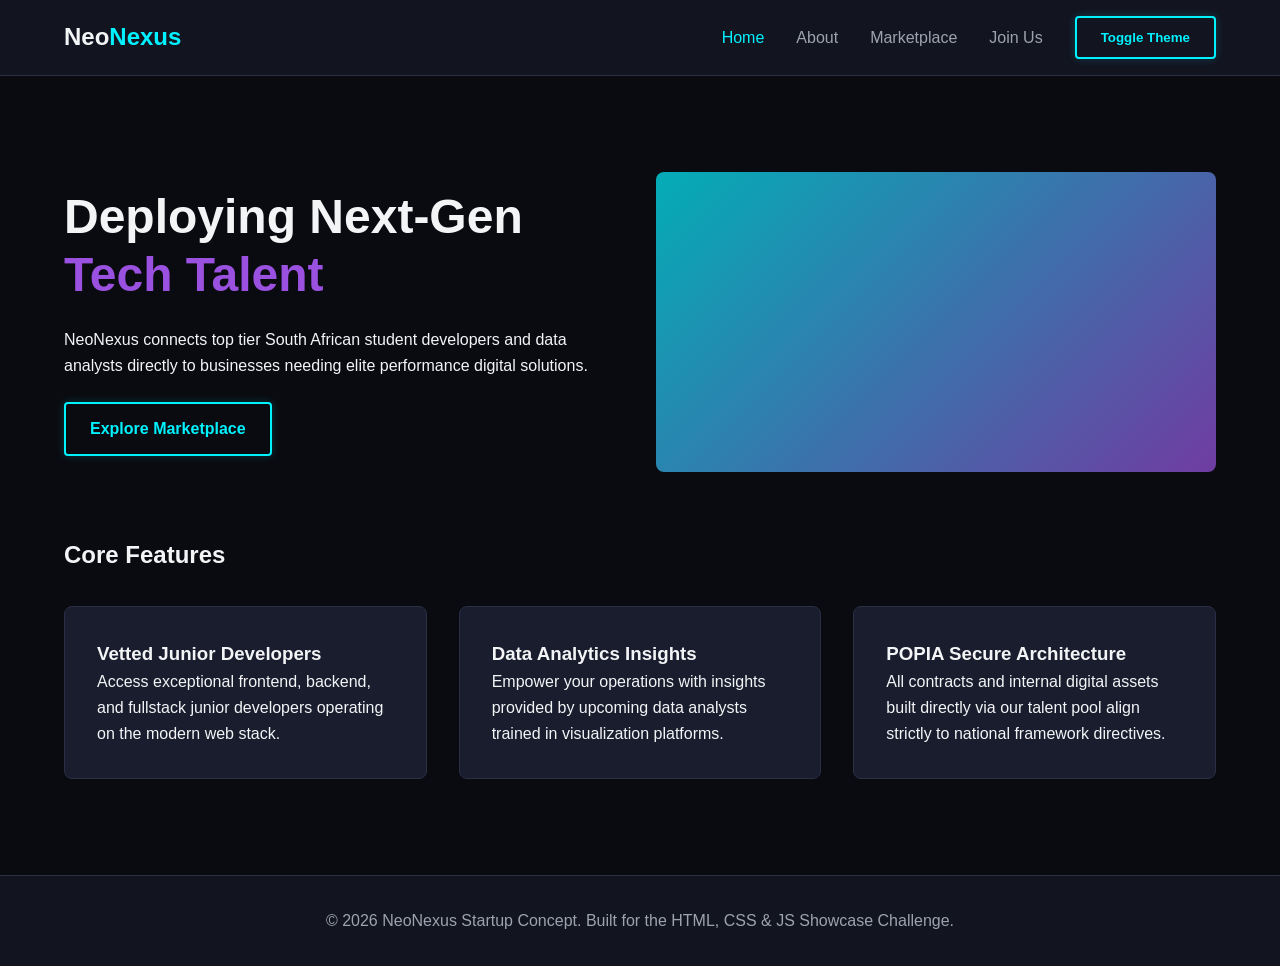
==== gigbridge/index.html @ 599cccf1 "Add Gigbridge project files inside gigbridge folder" ====
<!DOCTYPE html>
<html lang="en">
<head>
    <meta charset="UTF-8">
    <meta name="viewport" content="width=device-width, initial-scale=1.0">
    <meta name="description" content="NeoNexus - Connecting Next-Gen South African Tech Talents with Global Startups.">
    <title>NeoNexus | Home</title>
    <link rel="stylesheet" href="css/style.css">
</head>
<body>

    <nav class="navbar">
        <div class="nav-container">
            <a href="index.html" class="logo">Neo<span>Nexus</span></a>
            <div class="nav-toggle" id="mobile-menu">
                <span></span>
                <span></span>
                <span></span>
            </div>
            <ul class="nav-menu">
                <li><a href="index.html" class="nav-link active">Home</a></li>
                <li><a href="about.html" class="nav-link">About</a></li>
                <li><a href="services.html" class="nav-link">Marketplace</a></li>
                <li><a href="contact.html" class="nav-link">Join Us</a></li>
                <li><button class="btn btn-neon" id="theme-toggle">Toggle Theme</button></li>
            </ul>
        </div>
    </nav>

    <main class="container">
        <section class="hero">
            <div class="hero-content">
                <h1>Deploying Next-Gen <span>Tech Talent</span></h1>
                <p>NeoNexus connects top tier South African student developers and data analysts directly to businesses needing elite performance digital solutions.</p>
                <a href="services.html" class="btn btn-neon" style="margin-top: 1.5rem;">Explore Marketplace</a>
            </div>
            <div class="hero-image">
                <div style="background: linear-gradient(135deg, var(--neon-cyan), var(--neon-purple)); width:100%; height:300px; border-radius:8px; opacity: 0.7;"></div>
            </div>
        </section>

        <section>
            <h2>Core Features</h2>
            <div class="grid-layout">
                <div class="interactive-card">
                    <h3>Vetted Junior Developers</h3>
                    <p>Access exceptional frontend, backend, and fullstack junior developers operating on the modern web stack.</p>
                </div>
                <div class="interactive-card">
                    <h3>Data Analytics Insights</h3>
                    <p>Empower your operations with insights provided by upcoming data analysts trained in visualization platforms.</p>
                </div>
                <div class="interactive-card">
                    <h3>POPIA Secure Architecture</h3>
                    <p>All contracts and internal digital assets built directly via our talent pool align strictly to national framework directives.</p>
                </div>
            </div>
        </section>
    </main>

    <footer class="footer">
        <p>&copy; 2026 NeoNexus Startup Concept. Built for the HTML, CSS & JS Showcase Challenge.</p>
    </footer>

    <script src="js/main.js"></script>
</body>
</html>
---- gigbridge/css/style.css ----
/* ==========================================
   1. DESIGN SYSTEM & VARIABLES
   ========================================== */
:root {
    --bg-primary: #0a0b10;
    --bg-secondary: #121420;
    --text-main: #f3f4f6;
    --text-muted: #9ca3af;
    --neon-cyan: #00f2fe;
    --neon-purple: #9b51e0;
    --card-bg: #1a1d2e;
    --border-color: #2a2f45;
    --transition-speed: 0.3s;
}

/* Light Mode/Alternative Accent Theme Override */
[data-theme="light"] {
    --bg-primary: #f4f6f9;
    --bg-secondary: #ffffff;
    --text-main: #1f2937;
    --text-muted: #4b5563;
    --neon-cyan: #0070f3;
    --neon-purple: #7928ca;
    --card-bg: #ffffff;
    --border-color: #e5e7eb;
}

/* ==========================================
   2. GLOBAL RESETS & BASE STYLES
   ========================================== */
* {
    box-sizing: border-box;
    margin: 0;
    padding: 0;
}

body {
    font-family: 'Segoe UI', Roboto, Helvetica, Arial, sans-serif;
    background-color: var(--bg-primary);
    color: var(--text-main);
    line-height: 1.6;
    overflow-x: hidden;
    transition: background-color var(--transition-speed), color var(--transition-speed);
}

a {
    text-decoration: none;
    color: inherit;
}

ul {
    list-style: none;
}

img {
    max-width: 100%;
    display: block;
}

/* ==========================================
   3. REUSABLE COMPONENTS & LAYOUTS
   ========================================== */
.container {
    width: 90%;
    max-width: 1200px;
    margin: 0 auto;
    padding: 2rem 0;
}

/* Buttons with Neon Glow Effects */
.btn {
    display: inline-block;
    padding: 0.75rem 1.5rem;
    border-radius: 4px;
    font-weight: 600;
    cursor: pointer;
    transition: all var(--transition-speed) ease;
    border: none;
}

.btn-neon {
    background: transparent;
    color: var(--neon-cyan);
    border: 2px solid var(--neon-cyan);
    box-shadow: 0 0 8px rgba(0, 242, 254, 0.2);
}

.btn-neon:hover {
    background: var(--neon-cyan);
    color: #0a0b10;
    box-shadow: 0 0 15px var(--neon-cyan);
}

/* Shared Cards Grid Layout */
.grid-layout {
    display: grid;
    grid-template-columns: repeat(auto-fit, minmax(280px, 1fr));
    gap: 2rem;
    margin-top: 2rem;
}

.interactive-card {
    background-color: var(--card-bg);
    border: 1px solid var(--border-color);
    padding: 2rem;
    border-radius: 8px;
    transition: transform var(--transition-speed), border-color var(--transition-speed);
}

.interactive-card:hover {
    transform: translateY(-5px);
    border-color: var(--neon-purple);
    box-shadow: 0 5px 15px rgba(155, 81, 224, 0.15);
}

/* ==========================================
   4. NAVIGATION BAR & FOOTER
   ========================================== */
.navbar {
    background-color: var(--bg-secondary);
    border-bottom: 1px solid var(--border-color);
    position: sticky;
    top: 0;
    z-index: 1000;
}

.nav-container {
    display: flex;
    justify-content: space-between;
    align-items: center;
    padding: 1rem 5%;
}

.logo {
    font-size: 1.5rem;
    font-weight: 800;
    color: var(--text-main);
}

.logo span {
    color: var(--neon-cyan);
}

.nav-menu {
    display: flex;
    gap: 2rem;
    align-items: center;
}

.nav-link {
    font-weight: 500;
    color: var(--text-muted);
    transition: color var(--transition-speed);
}

.nav-link:hover, .nav-link.active {
    color: var(--neon-cyan);
}

/* Responsive Hamburger Menu */
.nav-toggle {
    display: none;
    flex-direction: column;
    gap: 5px;
    cursor: pointer;
}

.nav-toggle span {
    width: 25px;
    height: 3px;
    background-color: var(--text-main);
    transition: all var(--transition-speed);
}

/* Footer Section */
.footer {
    background-color: var(--bg-secondary);
    border-top: 1px solid var(--border-color);
    padding: 2rem 0;
    text-align: center;
    color: var(--text-muted);
    margin-top: 4rem;
}

/* ==========================================
   5. SPECIFIC PAGE SECTIONS & CAROUSEL
   ========================================== */
/* Hero Section Layout */
.hero {
    display: flex;
    align-items: center;
    justify-content: space-between;
    gap: 2rem;
    padding: 4rem 0;
}

.hero-content {
    flex: 1;
}

.hero-content h1 {
    font-size: 3rem;
    line-height: 1.2;
    margin-bottom: 1.5rem;
}

.hero-content h1 span {
    color: var(--neon-purple);
}

.hero-image {
    flex: 1;
}

/* Interactive Accordion Styles */
.accordion-item {
    background-color: var(--card-bg);
    border: 1px solid var(--border-color);
    margin-bottom: 1rem;
    border-radius: 4px;
    overflow: hidden;
}

.accordion-header {
    padding: 1.5rem;
    width: 100%;
    text-align: left;
    background: none;
    border: none;
    color: var(--text-main);
    font-size: 1.1rem;
    font-weight: 600;
    cursor: pointer;
    display: flex;
    justify-content: space-between;
    align-items: center;
}

.accordion-content {
    padding: 0 1.5rem;
    max-height: 0;
    overflow: hidden;
    transition: max-height var(--transition-speed) ease-out, padding var(--transition-speed) ease-out;
    color: var(--text-muted);
}

/* Dynamic FAQ Padding Bug Fix */
.accordion-content p {
    padding-bottom: 1rem;
}

/* Meet the Team Carousel Track styling */
.carousel-container {
    position: relative;
    margin: 2.5rem 0;
}

.carousel-track {
    display: flex;
    gap: 1.5rem;
    overflow-x: auto;
    scroll-behavior: smooth;
    padding: 1rem 0.5rem;
    scroll-snap-type: x mandatory;
    scrollbar-width: thin;
    scrollbar-color: var(--neon-purple) var(--bg-secondary);
}

.carousel-track::-webkit-scrollbar {
    height: 8px;
}
.carousel-track::-webkit-scrollbar-track {
    background: var(--bg-secondary);
    border-radius: 4px;
}
.carousel-track::-webkit-scrollbar-thumb {
    background: var(--neon-purple);
    border-radius: 4px;
}

.team-card {
    flex: 0 0 280px;
    scroll-snap-align: start;
    background-color: var(--card-bg);
    border: 1px solid var(--border-color);
    border-radius: 8px;
    padding: 2rem;
    text-align: center;
    transition: transform var(--transition-speed), border-color var(--transition-speed);
}

.team-card:hover {
    transform: translateY(-5px);
    border-color: var(--neon-cyan);
    box-shadow: 0 5px 15px rgba(0, 242, 254, 0.15);
}

.avatar-placeholder {
    width: 90px;
    height: 90px;
    border-radius: 50%;
    background: linear-gradient(135deg, var(--neon-purple), var(--neon-cyan));
    margin: 0 auto 1.5rem auto;
    display: flex;
    align-items: center;
    justify-content: center;
    font-weight: bold;
    color: #0a0b10;
    font-size: 1.25rem;
}

.team-role {
    color: var(--neon-cyan);
    font-size: 0.85rem;
    text-transform: uppercase;
    letter-spacing: 1px;
    margin-bottom: 0.75rem;
    font-weight: 600;
}

.team-bio {
    color: var(--text-muted);
    font-size: 0.9rem;
    line-height: 1.4;
}

.carousel-hint {
    text-align: center;
    color: var(--text-muted);
    font-size: 0.85rem;
    margin-top: 0.5rem;
    display: block;
}

/* ==========================================
   6. FORMS & CONTROL INTERFACES
   ========================================== */
.form-group {
    margin-bottom: 1.5rem;
}

.form-group label {
    display: block;
    margin-bottom: 0.5rem;
    font-weight: 500;
}

.form-control {
    width: 100%;
    padding: 0.75rem;
    background-color: var(--bg-primary);
    border: 1px solid var(--border-color);
    color: var(--text-main);
    border-radius: 4px;
}

.form-control:focus {
    outline: none;
    border-color: var(--neon-cyan);
    box-shadow: 0 0 8px rgba(0, 242, 254, 0.2);
}

.error-message {
    color: #ef4444;
    font-size: 0.85rem;
    margin-top: 0.25rem;
    display: none;
}

/* ==========================================
   7. RESPONSIVE DESIGN (MEDIA QUERIES)
   ========================================== */
@media (max-width: 768px) {
    .nav-toggle {
        display: flex;
    }

    .nav-menu {
        position: absolute;
        top: 100%;
        left: -100%;
        width: 100%;
        height: calc(100vh - 70px);
        background-color: var(--bg-secondary);
        flex-direction: column;
        padding-top: 3rem;
        transition: left var(--transition-speed) ease;
    }

    .nav-menu.active {
        left: 0;
    }

    .hero {
        flex-direction: column;
        text-align: center;
    }

    .hero-content h1 {
        font-size: 2.2rem;
    }
}
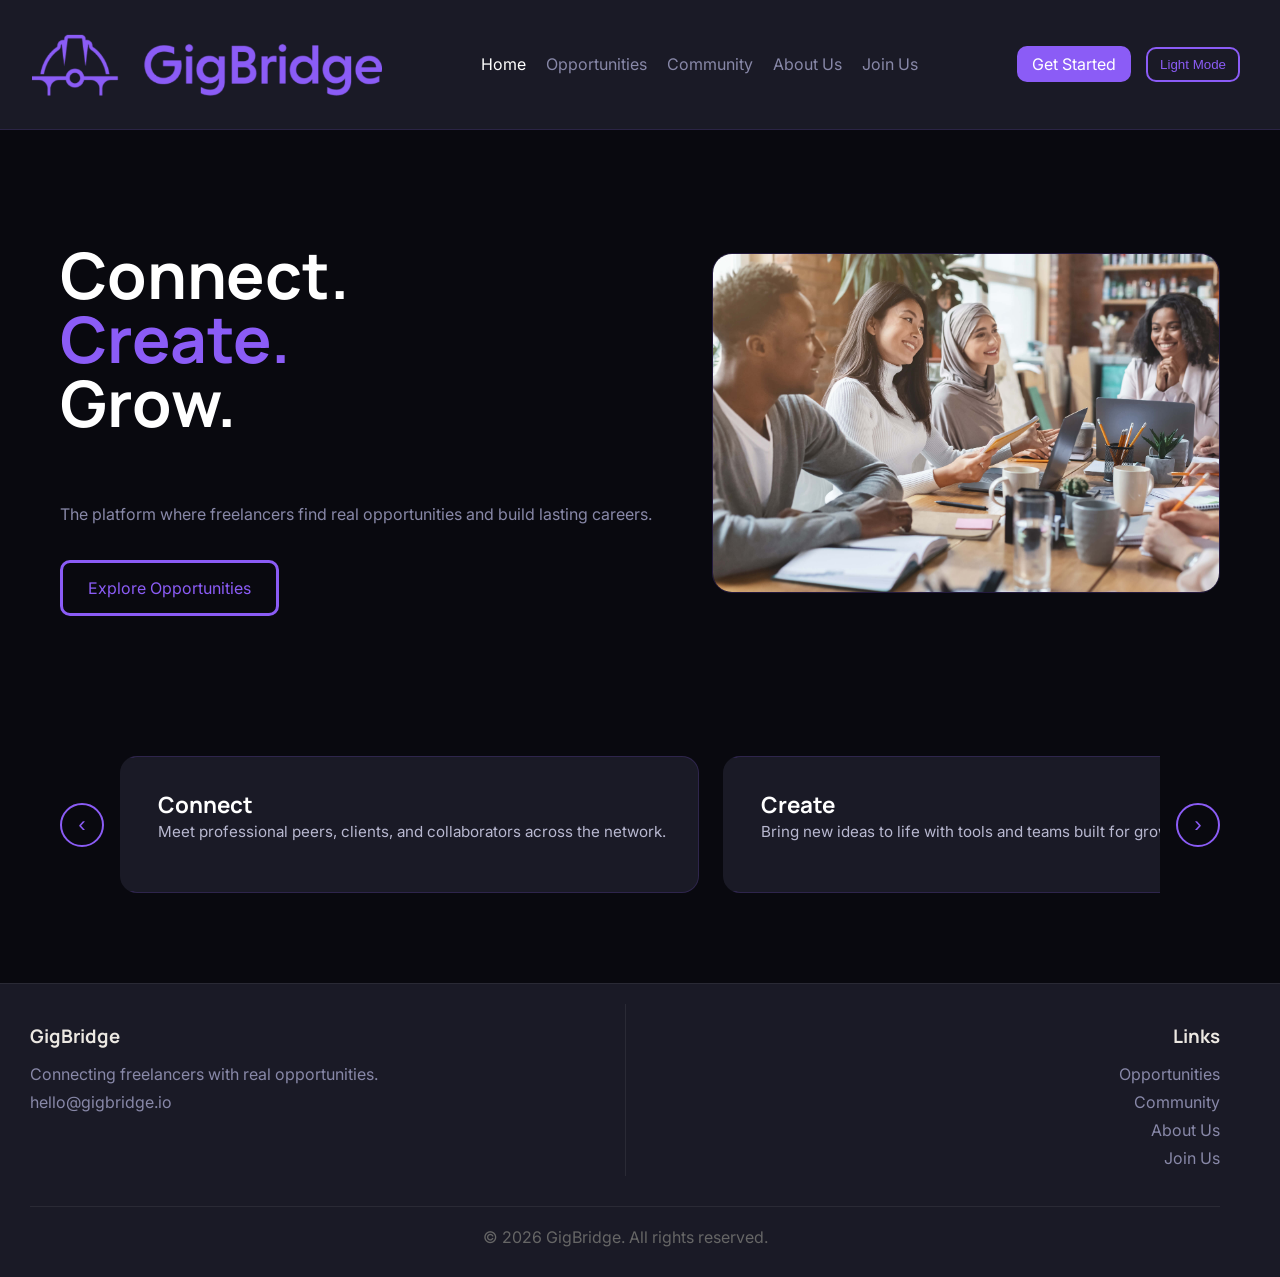
==== commit acfb1d55: "Add files via upload" ====
--- a/gigbridge/index.html
+++ b/gigbridge/index.html
@@ -1,67 +1,171 @@
-<!DOCTYPE html>
-<html lang="en">
-<head>
-    <meta charset="UTF-8">
-    <meta name="viewport" content="width=device-width, initial-scale=1.0">
-    <meta name="description" content="NeoNexus - Connecting Next-Gen South African Tech Talents with Global Startups.">
-    <title>NeoNexus | Home</title>
-    <link rel="stylesheet" href="css/style.css">
-</head>
-<body>
-
-    <nav class="navbar">
-        <div class="nav-container">
-            <a href="index.html" class="logo">Neo<span>Nexus</span></a>
-            <div class="nav-toggle" id="mobile-menu">
-                <span></span>
-                <span></span>
-                <span></span>
-            </div>
-            <ul class="nav-menu">
-                <li><a href="index.html" class="nav-link active">Home</a></li>
-                <li><a href="about.html" class="nav-link">About</a></li>
-                <li><a href="services.html" class="nav-link">Marketplace</a></li>
-                <li><a href="contact.html" class="nav-link">Join Us</a></li>
-                <li><button class="btn btn-neon" id="theme-toggle">Toggle Theme</button></li>
-            </ul>
-        </div>
-    </nav>
-
-    <main class="container">
-        <section class="hero">
-            <div class="hero-content">
-                <h1>Deploying Next-Gen <span>Tech Talent</span></h1>
-                <p>NeoNexus connects top tier South African student developers and data analysts directly to businesses needing elite performance digital solutions.</p>
-                <a href="services.html" class="btn btn-neon" style="margin-top: 1.5rem;">Explore Marketplace</a>
-            </div>
-            <div class="hero-image">
-                <div style="background: linear-gradient(135deg, var(--neon-cyan), var(--neon-purple)); width:100%; height:300px; border-radius:8px; opacity: 0.7;"></div>
-            </div>
-        </section>
-
-        <section>
-            <h2>Core Features</h2>
-            <div class="grid-layout">
-                <div class="interactive-card">
-                    <h3>Vetted Junior Developers</h3>
-                    <p>Access exceptional frontend, backend, and fullstack junior developers operating on the modern web stack.</p>
-                </div>
-                <div class="interactive-card">
-                    <h3>Data Analytics Insights</h3>
-                    <p>Empower your operations with insights provided by upcoming data analysts trained in visualization platforms.</p>
-                </div>
-                <div class="interactive-card">
-                    <h3>POPIA Secure Architecture</h3>
-                    <p>All contracts and internal digital assets built directly via our talent pool align strictly to national framework directives.</p>
-                </div>
-            </div>
-        </section>
-    </main>
-
-    <footer class="footer">
-        <p>&copy; 2026 NeoNexus Startup Concept. Built for the HTML, CSS & JS Showcase Challenge.</p>
-    </footer>
-
-    <script src="js/main.js"></script>
-</body>
-</html>
+<!doctype html>
+<html lang="en">
+  <head>
+    <meta charset="UTF-8" />
+    <meta name="viewport" content="width=device-width, initial-scale=1.0" />
+    <title>GigBridge - Home</title>
+    <link rel="stylesheet" href="css/style.css" />
+    <link
+      href="https://fonts.googleapis.com/css2?family=Inter:wght@300;400;500;600;700&family=Manrope:wght@300;400;500;600;700&display=swap"
+      rel="stylesheet"
+    />
+  </head>
+  <body>
+    <!-- NAVBAR -->
+    <nav>
+      <div class="logo">
+        <img src="images/logo.png" alt="GigBridge Logo" class="logo-img" />
+      </div>
+
+      <div class="nav-links">
+        <a href="index.html" class="nav-link active">Home</a>
+        <a href="opportunities.html" class="nav-link">Opportunities</a>
+        <a href="community.html" class="nav-link">Community</a>
+        <a href="about.html" class="nav-link">About Us</a>
+        <a href="contact.html" class="nav-link">Join Us</a>
+      </div>
+
+      <div class="nav-btn">
+        <a href="opportunities.html">Get Started</a>
+      </div>
+
+      <div class="theme-btn">
+        <button id="theme-toggle">Light Mode</button>
+      </div>
+    </nav>
+
+    <!-- HERO -->
+    <div class="page-wrapper">
+      <section class="hero-section">
+        <div class="hero-image">
+          <img src="images/workplace2.jpg" alt="People working in the workplace" />
+        </div>
+
+        <div class="hero-text">
+          <h1 class="hero-heading">
+            <span>Connect.</span>
+            <span class="purple-text">Create.</span>
+            <span>Grow.</span>
+          </h1>
+          <p>
+            The platform where freelancers find real opportunities and build
+            lasting careers.
+          </p>
+          <div class="hero-btn">
+            <a href="opportunities.html">Explore Opportunities</a>
+          </div>
+        </div>
+      </section>
+    </div>
+
+    <!-- CAROUSEL -->
+    <section class="carousel-section">
+      <div class="carousel-wrapper">
+        <button class="carousel-control prev" aria-label="Previous card">
+          ‹
+        </button>
+        <div class="carousel-track">
+          <article class="opportunity-card">
+            <h3 class="card-title">Connect</h3>
+            <p class="card-body-text">
+              Meet professional peers, clients, and collaborators across the
+              network.
+            </p>
+          </article>
+          <article class="opportunity-card">
+            <h3 class="card-title">Create</h3>
+            <p class="card-body-text">
+              Bring new ideas to life with tools and teams built for growth.
+            </p>
+          </article>
+          <article class="opportunity-card">
+            <h3 class="card-title">Grow</h3>
+            <p class="card-body-text">
+              Scale your projects with mentorship, resources, and real
+              opportunities.
+            </p>
+          </article>
+          <article class="opportunity-card">
+            <h3 class="card-title">Collab</h3>
+            <p class="card-body-text">
+              Work together on flexible gigs and launch your next big outcome.
+            </p>
+          </article>
+          <article class="opportunity-card">
+            <h3 class="card-title">Learn</h3>
+            <p class="card-body-text">
+              Sharpen your skills with curated sessions and community-led
+              workshops.
+            </p>
+          </article>
+          <article class="opportunity-card">
+            <h3 class="card-title">Launch</h3>
+            <p class="card-body-text">
+              Turn your work into an impact with the right support and exposure.
+            </p>
+          </article>
+        </div>
+        <button class="carousel-control next" aria-label="Next card">›</button>
+      </div>
+    </section>
+
+    <!-- FOOTER -->
+    <footer>
+      <div class="footer-top">
+        <div class="contact">
+          <h3>GigBridge</h3>
+          <p>Connecting freelancers with real opportunities.</p>
+          <p>hello@gigbridge.io</p>
+        </div>
+        <div class="divider"></div>
+        <div class="footer-links">
+          <h3>Links</h3>
+          <p><a href="opportunities.html">Opportunities</a></p>
+          <p><a href="community.html">Community</a></p>
+          <p><a href="about.html">About Us</a></p>
+          <p><a href="contact.html">Join Us</a></p>
+        </div>
+      </div>
+      <div class="copyright">&copy; 2026 GigBridge. All rights reserved.</div>
+    </footer>
+
+    <script>
+             // Theme Toggle
+     const themeToggle = document.getElementById("theme-toggle");
+
+      // Apply saved preference on load
+     if (localStorage.getItem("theme") === "light") {
+          document.documentElement.setAttribute("data-theme", "light");
+          themeToggle.textContent = "Dark Mode";
+        }
+
+      themeToggle.addEventListener("click", () => {
+          const isLight =
+            document.documentElement.getAttribute("data-theme") === "light";
+  
+          if (isLight) {
+              document.documentElement.removeAttribute("data-theme");
+              themeToggle.textContent = "Light Mode";
+              localStorage.setItem("theme", "dark");
+          } else {
+              document.documentElement.setAttribute("data-theme", "light");
+              themeToggle.textContent = "Dark Mode";
+              localStorage.setItem("theme", "light");
+          }
+      });
+
+      // Carousel
+      const carouselTrack = document.querySelector(".carousel-track");
+      document
+        .querySelector(".carousel-control.prev")
+        .addEventListener("click", () => {
+          carouselTrack.scrollBy({ left: -320, behavior: "smooth" });
+        });
+      document
+        .querySelector(".carousel-control.next")
+        .addEventListener("click", () => {
+          carouselTrack.scrollBy({ left: 320, behavior: "smooth" });
+        });
+    </script>
+  </body>
+</html>
--- a/gigbridge/css/style.css
+++ b/gigbridge/css/style.css
@@ -1,402 +1,1154 @@
-/* ==========================================
-   1. DESIGN SYSTEM & VARIABLES
-   ========================================== */
-:root {
-    --bg-primary: #0a0b10;
-    --bg-secondary: #121420;
-    --text-main: #f3f4f6;
-    --text-muted: #9ca3af;
-    --neon-cyan: #00f2fe;
-    --neon-purple: #9b51e0;
-    --card-bg: #1a1d2e;
-    --border-color: #2a2f45;
-    --transition-speed: 0.3s;
-}
-
-/* Light Mode/Alternative Accent Theme Override */
-[data-theme="light"] {
-    --bg-primary: #f4f6f9;
-    --bg-secondary: #ffffff;
-    --text-main: #1f2937;
-    --text-muted: #4b5563;
-    --neon-cyan: #0070f3;
-    --neon-purple: #7928ca;
-    --card-bg: #ffffff;
-    --border-color: #e5e7eb;
-}
-
-/* ==========================================
-   2. GLOBAL RESETS & BASE STYLES
-   ========================================== */
-* {
-    box-sizing: border-box;
-    margin: 0;
-    padding: 0;
-}
-
-body {
-    font-family: 'Segoe UI', Roboto, Helvetica, Arial, sans-serif;
-    background-color: var(--bg-primary);
-    color: var(--text-main);
-    line-height: 1.6;
-    overflow-x: hidden;
-    transition: background-color var(--transition-speed), color var(--transition-speed);
-}
-
-a {
-    text-decoration: none;
-    color: inherit;
-}
-
-ul {
-    list-style: none;
-}
-
-img {
-    max-width: 100%;
-    display: block;
-}
-
-/* ==========================================
-   3. REUSABLE COMPONENTS & LAYOUTS
-   ========================================== */
-.container {
-    width: 90%;
-    max-width: 1200px;
-    margin: 0 auto;
-    padding: 2rem 0;
-}
-
-/* Buttons with Neon Glow Effects */
-.btn {
-    display: inline-block;
-    padding: 0.75rem 1.5rem;
-    border-radius: 4px;
-    font-weight: 600;
-    cursor: pointer;
-    transition: all var(--transition-speed) ease;
-    border: none;
-}
-
-.btn-neon {
-    background: transparent;
-    color: var(--neon-cyan);
-    border: 2px solid var(--neon-cyan);
-    box-shadow: 0 0 8px rgba(0, 242, 254, 0.2);
-}
-
-.btn-neon:hover {
-    background: var(--neon-cyan);
-    color: #0a0b10;
-    box-shadow: 0 0 15px var(--neon-cyan);
-}
-
-/* Shared Cards Grid Layout */
-.grid-layout {
-    display: grid;
-    grid-template-columns: repeat(auto-fit, minmax(280px, 1fr));
-    gap: 2rem;
-    margin-top: 2rem;
-}
-
-.interactive-card {
-    background-color: var(--card-bg);
-    border: 1px solid var(--border-color);
-    padding: 2rem;
-    border-radius: 8px;
-    transition: transform var(--transition-speed), border-color var(--transition-speed);
-}
-
-.interactive-card:hover {
-    transform: translateY(-5px);
-    border-color: var(--neon-purple);
-    box-shadow: 0 5px 15px rgba(155, 81, 224, 0.15);
-}
-
-/* ==========================================
-   4. NAVIGATION BAR & FOOTER
-   ========================================== */
-.navbar {
-    background-color: var(--bg-secondary);
-    border-bottom: 1px solid var(--border-color);
-    position: sticky;
-    top: 0;
-    z-index: 1000;
-}
-
-.nav-container {
-    display: flex;
-    justify-content: space-between;
-    align-items: center;
-    padding: 1rem 5%;
-}
-
-.logo {
-    font-size: 1.5rem;
-    font-weight: 800;
-    color: var(--text-main);
-}
-
-.logo span {
-    color: var(--neon-cyan);
-}
-
-.nav-menu {
-    display: flex;
-    gap: 2rem;
-    align-items: center;
-}
-
-.nav-link {
-    font-weight: 500;
-    color: var(--text-muted);
-    transition: color var(--transition-speed);
-}
-
-.nav-link:hover, .nav-link.active {
-    color: var(--neon-cyan);
-}
-
-/* Responsive Hamburger Menu */
-.nav-toggle {
-    display: none;
-    flex-direction: column;
-    gap: 5px;
-    cursor: pointer;
-}
-
-.nav-toggle span {
-    width: 25px;
-    height: 3px;
-    background-color: var(--text-main);
-    transition: all var(--transition-speed);
-}
-
-/* Footer Section */
-.footer {
-    background-color: var(--bg-secondary);
-    border-top: 1px solid var(--border-color);
-    padding: 2rem 0;
-    text-align: center;
-    color: var(--text-muted);
-    margin-top: 4rem;
-}
-
-/* ==========================================
-   5. SPECIFIC PAGE SECTIONS & CAROUSEL
-   ========================================== */
-/* Hero Section Layout */
-.hero {
-    display: flex;
-    align-items: center;
-    justify-content: space-between;
-    gap: 2rem;
-    padding: 4rem 0;
-}
-
-.hero-content {
-    flex: 1;
-}
-
-.hero-content h1 {
-    font-size: 3rem;
-    line-height: 1.2;
-    margin-bottom: 1.5rem;
-}
-
-.hero-content h1 span {
-    color: var(--neon-purple);
-}
-
-.hero-image {
-    flex: 1;
-}
-
-/* Interactive Accordion Styles */
-.accordion-item {
-    background-color: var(--card-bg);
-    border: 1px solid var(--border-color);
-    margin-bottom: 1rem;
-    border-radius: 4px;
-    overflow: hidden;
-}
-
-.accordion-header {
-    padding: 1.5rem;
-    width: 100%;
-    text-align: left;
-    background: none;
-    border: none;
-    color: var(--text-main);
-    font-size: 1.1rem;
-    font-weight: 600;
-    cursor: pointer;
-    display: flex;
-    justify-content: space-between;
-    align-items: center;
-}
-
-.accordion-content {
-    padding: 0 1.5rem;
-    max-height: 0;
-    overflow: hidden;
-    transition: max-height var(--transition-speed) ease-out, padding var(--transition-speed) ease-out;
-    color: var(--text-muted);
-}
-
-/* Dynamic FAQ Padding Bug Fix */
-.accordion-content p {
-    padding-bottom: 1rem;
-}
-
-/* Meet the Team Carousel Track styling */
-.carousel-container {
-    position: relative;
-    margin: 2.5rem 0;
-}
-
-.carousel-track {
-    display: flex;
-    gap: 1.5rem;
-    overflow-x: auto;
-    scroll-behavior: smooth;
-    padding: 1rem 0.5rem;
-    scroll-snap-type: x mandatory;
-    scrollbar-width: thin;
-    scrollbar-color: var(--neon-purple) var(--bg-secondary);
-}
-
-.carousel-track::-webkit-scrollbar {
-    height: 8px;
-}
-.carousel-track::-webkit-scrollbar-track {
-    background: var(--bg-secondary);
-    border-radius: 4px;
-}
-.carousel-track::-webkit-scrollbar-thumb {
-    background: var(--neon-purple);
-    border-radius: 4px;
-}
-
-.team-card {
-    flex: 0 0 280px;
-    scroll-snap-align: start;
-    background-color: var(--card-bg);
-    border: 1px solid var(--border-color);
-    border-radius: 8px;
-    padding: 2rem;
-    text-align: center;
-    transition: transform var(--transition-speed), border-color var(--transition-speed);
-}
-
-.team-card:hover {
-    transform: translateY(-5px);
-    border-color: var(--neon-cyan);
-    box-shadow: 0 5px 15px rgba(0, 242, 254, 0.15);
-}
-
-.avatar-placeholder {
-    width: 90px;
-    height: 90px;
-    border-radius: 50%;
-    background: linear-gradient(135deg, var(--neon-purple), var(--neon-cyan));
-    margin: 0 auto 1.5rem auto;
-    display: flex;
-    align-items: center;
-    justify-content: center;
-    font-weight: bold;
-    color: #0a0b10;
-    font-size: 1.25rem;
-}
-
-.team-role {
-    color: var(--neon-cyan);
-    font-size: 0.85rem;
-    text-transform: uppercase;
-    letter-spacing: 1px;
-    margin-bottom: 0.75rem;
-    font-weight: 600;
-}
-
-.team-bio {
-    color: var(--text-muted);
-    font-size: 0.9rem;
-    line-height: 1.4;
-}
-
-.carousel-hint {
-    text-align: center;
-    color: var(--text-muted);
-    font-size: 0.85rem;
-    margin-top: 0.5rem;
-    display: block;
-}
-
-/* ==========================================
-   6. FORMS & CONTROL INTERFACES
-   ========================================== */
-.form-group {
-    margin-bottom: 1.5rem;
-}
-
-.form-group label {
-    display: block;
-    margin-bottom: 0.5rem;
-    font-weight: 500;
-}
-
-.form-control {
-    width: 100%;
-    padding: 0.75rem;
-    background-color: var(--bg-primary);
-    border: 1px solid var(--border-color);
-    color: var(--text-main);
-    border-radius: 4px;
-}
-
-.form-control:focus {
-    outline: none;
-    border-color: var(--neon-cyan);
-    box-shadow: 0 0 8px rgba(0, 242, 254, 0.2);
-}
-
-.error-message {
-    color: #ef4444;
-    font-size: 0.85rem;
-    margin-top: 0.25rem;
-    display: none;
-}
-
-/* ==========================================
-   7. RESPONSIVE DESIGN (MEDIA QUERIES)
-   ========================================== */
-@media (max-width: 768px) {
-    .nav-toggle {
-        display: flex;
-    }
-
-    .nav-menu {
-        position: absolute;
-        top: 100%;
-        left: -100%;
-        width: 100%;
-        height: calc(100vh - 70px);
-        background-color: var(--bg-secondary);
-        flex-direction: column;
-        padding-top: 3rem;
-        transition: left var(--transition-speed) ease;
-    }
-
-    .nav-menu.active {
-        left: 0;
-    }
-
-    .hero {
-        flex-direction: column;
-        text-align: center;
-    }
-
-    .hero-content h1 {
-        font-size: 2.2rem;
-    }
-}
+/* === ROOT & VARIABLES === */
+
+:root {
+  --font-body: "Inter", sans-serif;
+  --font-heading: "Manrope", sans-serif;
+
+  --bg-color: #09090f;
+  --text-color: white;
+  --secondary-text: #8888a8;
+  --card-bg: #1a1a26;
+}
+
+[data-theme="light"] {
+  --bg-color: #f5f5f5;
+  --text-color: #111111;
+  --secondary-text: #555555;
+  --card-bg: #ffffff;
+}
+
+/* === GLOBAL LAYOUT === */
+
+html,
+body {
+  min-height: 100vh;
+}
+
+body {
+  display: flex;
+  flex-direction: column;
+
+  background-color: var(--bg-color);
+  font-family: var(--font-body);
+  color: var(--text-color);
+  margin: 0;
+}
+
+body p {
+  color: var(--secondary-text);
+}
+
+.hidden {
+  display: none;
+}
+
+h1,
+h2,
+h3,
+h4 {
+  font-family: var(--font-heading);
+}
+
+.page-wrapper {
+  flex: 1;
+  padding: 0 60px;
+}
+
+.purple-text {
+  color: #8b5cf6;
+}
+
+/* === NAVBAR === */
+
+nav {
+  display: flex;
+  align-items: center;
+  justify-content: space-between;
+
+  padding: 15px 40px;
+  background-color: var(--card-bg);
+  border-bottom: 1px solid rgba(139, 92, 246, 0.15);
+
+  .logo {
+    display: flex;
+    align-items: center;
+    color: #8888a8;
+  }
+
+  .nav-btn {
+    margin-left: auto;
+    background-color: #8b5cf6;
+    padding: 8px 15px;
+    border-radius: 10px;
+    transition: all 0.3s ease;
+
+    a {
+      color: white;
+      text-decoration: none;
+    }
+  }
+
+  .theme-btn button {
+    background-color: transparent;
+    border: 2px solid #8b5cf6;
+    color: #8b5cf6;
+
+    padding: 8px 12px;
+    margin-left: 15px;
+
+    border-radius: 10px;
+    cursor: pointer;
+    transition: all 0.3s ease;
+  }
+}
+
+.logo-img {
+  max-width: 350px;
+  height: auto;
+  margin-left: -8px;
+}
+
+.nav-links {
+  display: flex;
+  align-items: center;
+  gap: 20px;
+
+  flex: 1;
+  justify-content: center;
+
+  a {
+    color: #8888a8;
+    text-decoration: none;
+    transition: color 0.3s ease;
+  }
+}
+
+.nav-links a:hover,
+.nav-links a.active {
+  color: white;
+}
+
+.nav-btn:hover {
+  background-color: #9f74ff;
+  box-shadow: 0 0 15px rgba(139, 92, 246, 0.6);
+  transform: translateY(-2px);
+}
+
+.theme-btn button:hover {
+  background-color: #8b5cf6;
+  color: white;
+  box-shadow: 0 0 15px rgba(139, 92, 246, 0.7);
+}
+
+/* === FOOTER === */
+
+footer {
+  background-color: var(--card-bg);
+  border-top: 1px solid #2a2a35;
+
+  padding: 20px 60px 30px 30px;
+  margin-top: 30px;
+
+  .footer-top {
+    display: flex;
+    justify-content: space-between;
+    align-items: flex-start;
+  }
+
+  .contact {
+    flex: 1;
+  }
+
+  .footer-links {
+    flex: 1;
+    text-align: right;
+  }
+
+  .divider {
+    width: 1px;
+    margin: 0 50px;
+    align-self: stretch;
+  }
+
+  h3 {
+    color: #ece8e2;
+    margin-bottom: 15px;
+  }
+
+  p,
+  a {
+    color: #8888a8;
+    text-decoration: none;
+    margin: 8px 0;
+  }
+
+  .copyright {
+    border-top: 1px solid #2a2a35;
+    margin-top: 30px;
+    padding-top: 20px;
+    text-align: center;
+    color: #666;
+  }
+}
+
+/* === ANIMATIONS === */
+
+@keyframes pulseGlow {
+  0% {
+    box-shadow: 0 0 5px rgba(139, 92, 246, 0.4);
+  }
+  50% {
+    box-shadow:
+      0 0 15px rgba(139, 92, 246, 0.8),
+      0 0 30px rgba(139, 92, 246, 0.5);
+  }
+  100% {
+    box-shadow: 0 0 5px rgba(139, 92, 246, 0.4);
+  }
+}
+
+/* === INDEX PAGE — HERO === */
+
+.hero-section {
+  display: flex;
+  align-items: center;
+  gap: 60px;
+  padding: 60px 0;
+  flex-direction: row-reverse;
+}
+
+.hero-image {
+  flex: 1;
+  border-radius: 20px;
+  overflow: hidden;
+  border: 1px solid rgba(139, 92, 246, 0.2);
+}
+
+.hero-image img {
+  width: 100%;
+  height: 100%;
+  object-fit: cover;
+  display: block;
+}
+
+.hero-text {
+  display: flex;
+  flex-direction: column;
+  align-items: flex-start;
+
+  .hero-heading {
+    display: flex;
+    flex-direction: column;
+    font-size: 4rem;
+    line-height: 1;
+    font-weight: 700;
+  }
+
+  .hero-btn {
+    padding: 15px 25px;
+    border: 3px solid #8b5cf6;
+    border-radius: 10px;
+    margin-top: 20px;
+    margin-bottom: 40px;
+
+    animation: pulseGlow 2s infinite;
+    transition: all 0.3s ease;
+
+    a {
+      color: #8b5cf6;
+      text-decoration: none;
+      transition: color 0.7s ease;
+    }
+  }
+}
+
+.hero-btn:hover {
+  background-color: #8b5cf6;
+  box-shadow: 0 0 15px rgba(139, 92, 246, 0.7);
+  transform: translateY(-2px);
+}
+
+.hero-btn:hover a {
+  color: white;
+}
+
+/* === INDEX PAGE — CAROUSEL === */
+
+.carousel-section {
+  padding: 40px 0 60px;
+  overflow: hidden;
+}
+
+.carousel-wrapper {
+  display: flex;
+  align-items: center;
+  gap: 16px;
+  padding: 0 60px;
+}
+
+.carousel-track {
+  display: flex;
+  gap: 24px;
+  overflow: hidden;
+  scroll-behavior: smooth;
+  flex: 1;
+}
+
+.carousel-track .opportunity-card {
+  min-width: 260px;
+  flex-shrink: 0;
+  border-left: 6px solid transparent;
+}
+
+.carousel-track .opportunity-card:hover {
+  border-left-color: #8b5cf6;
+}
+
+.carousel-control {
+  background: transparent;
+  border: 2px solid #8b5cf6;
+  color: #8b5cf6;
+
+  width: 44px;
+  height: 44px;
+  border-radius: 50%;
+  flex-shrink: 0;
+
+  font-size: 1.4rem;
+  line-height: 1;
+
+  cursor: pointer;
+  transition: all 0.3s ease;
+}
+
+.carousel-control:hover {
+  background-color: #8b5cf6;
+  color: white;
+  box-shadow: 0 0 15px rgba(139, 92, 246, 0.6);
+}
+
+/* === OPPORTUNITIES PAGE — BANNER & FILTER === */
+
+.explore-banner {
+  padding: 20px 4% 15px;
+  border-bottom: 1px solid rgba(139, 92, 246, 0.15);
+  margin-left: -20px;
+}
+
+.explore-banner h1 {
+  display: flex;
+  flex-direction: column;
+  align-items: flex-start;
+  font-size: 3.5rem;
+  margin: 0;
+  line-height: 1.1;
+}
+
+.filter-section {
+  display: flex;
+  align-items: center;
+  justify-content: space-between;
+  gap: 20px;
+
+  padding: 10px 4% 20px;
+  margin-left: -20px;
+}
+
+.filter-buttons {
+  display: flex;
+  align-items: center;
+  gap: 12px;
+  overflow-x: auto;
+}
+
+.filter-btn {
+  background-color: transparent;
+  border: 1px solid #3a3a45;
+
+  padding: 10px 18px;
+  border-radius: 8px;
+
+  color: var(--secondary-text);
+  font-size: 0.85rem;
+
+  cursor: pointer;
+  transition: all 0.3s ease;
+}
+
+.filter-btn.active {
+  background-color: #8b5cf6;
+  color: white;
+  box-shadow: 0 0 10px rgba(139, 92, 246, 0.4);
+}
+
+.filter-btn:hover {
+  border-color: white;
+  color: white;
+}
+
+.filter-icon img {
+  width: 24px;
+  height: 24px;
+  object-fit: contain;
+}
+
+.filter-img {
+  width: 62px;
+  height: 62px;
+  flex-shrink: 0;
+}
+
+/* === OPPORTUNITIES PAGE — SEARCHBAR === */
+
+.search-row {
+  max-width: none;
+  margin: 0 auto;
+  padding: 0;
+  flex-shrink: 0;
+  margin-right: -0.5px;
+}
+
+.search-container {
+  width: 320px;
+  display: flex;
+  align-items: center;
+  gap: 8px;
+}
+
+.search-container input {
+  width: 100%;
+  padding: 12px 16px;
+
+  border: 1px solid rgba(139, 92, 246, 0.3);
+  border-radius: 10px;
+
+  background-color: var(--card-bg);
+  color: var(--text-color);
+
+  font-family: inherit;
+  font-size: 0.95rem;
+
+  outline: none;
+  transition: all 0.3s ease;
+}
+
+.search-container input:focus {
+  border-color: #8b5cf6;
+  box-shadow:
+    0 0 10px rgba(139, 92, 246, 0.4),
+    0 0 20px rgba(139, 92, 246, 0.2);
+}
+
+.search-img {
+  width: 32px;
+  height: 32px;
+  border-radius: 50%;
+  flex-shrink: 0;
+}
+
+/* === OPPORTUNITIES PAGE — CARDS GRID === */
+
+.cards-grid {
+  max-width: 1300px;
+  margin: 30px auto 60px;
+  padding: 0 6%;
+
+  display: grid;
+  grid-template-columns: repeat(3, 1fr);
+  gap: 30px;
+}
+
+.opportunity-card {
+  background-color: var(--card-bg);
+  border: 1px solid rgba(139, 92, 246, 0.18);
+  border-left: 6px solid transparent;
+  border-radius: 17px;
+
+  padding: 32px;
+
+  display: flex;
+  flex-direction: column;
+  justify-content: space-between;
+
+  transition: all 0.3s ease;
+}
+
+.opportunity-card:hover {
+  border-color: rgba(139, 92, 246, 0.6);
+  border-left-color: white;
+  transform: translateY(-4px);
+  box-shadow: 0 0 25px rgba(139, 92, 246, 0.25);
+}
+
+.card-header-main {
+  display: flex;
+  align-items: center;
+  gap: 12px;
+  margin-bottom: 14px;
+}
+
+.card-user-icon {
+  font-size: 1.5rem;
+  color: var(--secondary-text);
+  transition: color 0.3s ease;
+}
+
+.card-title {
+  font-size: 1.4rem;
+  font-weight: 700;
+  margin: 0;
+  transition: color 0.3s ease;
+}
+
+.opportunity-card:hover .card-title,
+.opportunity-card:hover .card-user-icon {
+  color: #8b5cf6;
+}
+
+.card-body-text {
+  color: #b8b8d0;
+  font-size: 0.95rem;
+  line-height: 1.6;
+  margin: 0 0 16px 0;
+}
+
+/* Expandable details */
+
+.extended-details {
+  max-height: 0;
+  overflow: hidden;
+  transition:
+    max-height 0.3s ease,
+    margin-top 0.3s ease;
+}
+
+.extended-details.open {
+  max-height: 250px;
+  margin-top: 10px;
+  padding-top: 12px;
+  border-top: 1px dashed rgba(139, 92, 246, 0.2);
+}
+
+.details-title {
+  font-size: 0.85rem;
+  font-weight: 700;
+  text-transform: uppercase;
+  color: var(--accent);
+  margin: 0 0 6px 0;
+}
+
+.details-list {
+  margin: 0;
+  padding-left: 18px;
+  font-size: 0.88rem;
+  color: var(--secondary-text);
+}
+
+/* Show more button */
+
+.show-more-btn {
+  border-top: 1px solid #2a2a35;
+  border-left: none;
+  border-right: none;
+  border-bottom: none;
+  border-radius: 0;
+
+  padding-top: 14px;
+  margin-top: 4px;
+
+  width: 100%;
+  text-align: left;
+
+  background: transparent;
+  color: white;
+  font-size: 0.82rem;
+  font-weight: 600;
+
+  cursor: pointer;
+  transition: all 0.2s ease;
+}
+
+.show-more-btn:hover {
+  color: #8b5cf6;
+}
+
+/* === COMMUNITY PAGE — HERO === */
+
+.community-hero {
+  padding: 64px 60px 52px;
+  border-bottom: 1px solid rgba(139, 92, 246, 0.12);
+}
+
+.community-hero h1 {
+  font-size: 3rem;
+  font-weight: 700;
+  margin: 0 0 12px;
+  line-height: 1.15;
+}
+
+.community-hero p {
+  font-size: 1.05rem;
+  max-width: 520px;
+  margin: 0;
+}
+
+/* === COMMUNITY PAGE — LAYOUT === */
+
+.community-layout {
+  display: grid;
+  grid-template-columns: 220px 1fr 240px;
+  align-items: start;
+}
+
+.categories-sidebar {
+  padding: 28px 20px 28px 60px;
+  border-right: 1px solid rgba(139, 92, 246, 0.1);
+}
+
+.discussions-feed {
+  padding: 28px 32px;
+  border-right: 1px solid rgba(139, 92, 246, 0.1);
+}
+
+.right-sidebar {
+  padding: 28px 24px;
+  display: flex;
+  flex-direction: column;
+  gap: 20px;
+}
+
+.sidebar-heading {
+  font-size: 0.7rem;
+  font-weight: 600;
+  letter-spacing: 0.1em;
+  text-transform: uppercase;
+  color: var(--secondary-text);
+}
+
+/* === COMMUNITY PAGE — CATEGORIES SIDEBAR === */
+
+.category-list {
+  list-style: none;
+  margin: 0;
+  padding: 0;
+  display: flex;
+  flex-direction: column;
+  gap: 2px;
+}
+
+.category-list li {
+  padding: 9px 12px;
+  border-radius: 8px;
+  font-size: 0.88rem;
+  color: var(--secondary-text);
+  cursor: pointer;
+  transition: all 0.2s ease;
+  display: flex;
+  justify-content: space-between;
+}
+
+.category-list li:hover {
+  background-color: rgba(139, 92, 246, 0.08);
+  color: var(--text-color);
+}
+
+.category-list li:active {
+  background-color: rgba(139, 92, 246, 0.12);
+  color: #a78bfa;
+  font-weight: 500;
+}
+
+.cat-count {
+  font-size: 0.75rem;
+  color: var(--secondary-text);
+  opacity: 0.7;
+}
+
+/* === COMMUNITY PAGE — FEED === */
+
+.feed-toolbar {
+  display: flex;
+  align-items: center;
+  justify-content: space-between;
+  margin-bottom: 20px;
+}
+
+.feed-toolbar h2 {
+  font-size: 1.1rem;
+  font-weight: 600;
+  margin: 0;
+}
+
+.feed-controls {
+  display: flex;
+  align-items: center;
+  gap: 10px;
+}
+
+.sort-select {
+  background-color: var(--card-bg);
+  border: 1px solid rgba(139, 92, 246, 0.2);
+  color: var(--secondary-text);
+  padding: 7px 12px;
+  border-radius: 8px;
+  font-size: 0.83rem;
+  font-family: inherit;
+  cursor: pointer;
+  outline: none;
+  transition: border-color 0.2s ease;
+}
+
+.sort-select:hover {
+  border-color: rgba(139, 92, 246, 0.5);
+  color: var(--text-color);
+}
+
+.new-post-btn {
+  background-color: #8b5cf6;
+  color: white;
+  border: none;
+  padding: 8px 16px;
+  border-radius: 8px;
+  font-size: 0.83rem;
+  font-weight: 600;
+  font-family: inherit;
+  cursor: pointer;
+  transition: all 0.2s ease;
+}
+
+.new-post-btn:hover {
+  background-color: #9f74ff;
+  box-shadow: 0 0 14px rgba(139, 92, 246, 0.5);
+  transform: translateY(-1px);
+}
+
+.post-card {
+  background-color: var(--card-bg);
+  border: 1px solid rgba(139, 92, 246, 0.1);
+  border-radius: 12px;
+  padding: 20px;
+  margin-bottom: 12px;
+  cursor: pointer;
+  transition: all 0.25s ease;
+}
+
+.post-card:hover {
+  border-color: rgba(139, 92, 246, 0.35);
+  transform: translateY(-2px);
+  box-shadow: 0 4px 24px rgba(139, 92, 246, 0.12);
+}
+
+.post-meta {
+  display: flex;
+  align-items: center;
+  justify-content: space-between;
+  margin-bottom: 10px;
+}
+
+.post-tag {
+  font-size: 0.72rem;
+  font-weight: 600;
+  letter-spacing: 0.05em;
+  text-transform: uppercase;
+  padding: 3px 10px;
+  border-radius: 20px;
+}
+
+.tag-student {
+  background-color: rgba(99, 153, 34, 0.12);
+  color: #7fb938;
+}
+.tag-success {
+  background-color: rgba(29, 158, 117, 0.12);
+  color: #1daa7a;
+}
+.tag-announce {
+  background-color: rgba(186, 117, 23, 0.12);
+  color: #d4890f;
+}
+.tag-tips {
+  background-color: rgba(212, 83, 126, 0.12);
+  color: #e0698f;
+}
+.tag-general {
+  background-color: rgba(139, 92, 246, 0.12);
+  color: #a78bfa;
+}
+
+.post-author {
+  display: flex;
+  align-items: center;
+  gap: 8px;
+}
+
+.avatar {
+  width: 28px;
+  height: 28px;
+  border-radius: 50%;
+  background-color: rgba(139, 92, 246, 0.18);
+  color: #a78bfa;
+  font-size: 0.7rem;
+  font-weight: 700;
+  display: flex;
+  align-items: center;
+  justify-content: center;
+}
+
+.author-info {
+  font-size: 0.8rem;
+  color: var(--secondary-text);
+}
+
+.post-card h4 {
+  font-size: 0.97rem;
+  font-weight: 600;
+  margin: 0 0 8px;
+  line-height: 1.4;
+  transition: color 0.2s ease;
+}
+
+.post-card:hover h4 {
+  color: #a78bfa;
+}
+
+.post-actions {
+  display: flex;
+  gap: 16px;
+  margin-top: 14px;
+}
+
+.post-action {
+  font-size: 0.8rem;
+  color: var(--secondary-text);
+  transition: color 0.2s ease;
+}
+
+.post-action:hover {
+  color: var(--text-color);
+}
+
+.load-more-btn {
+  width: 100%;
+  margin-top: 8px;
+  padding: 12px;
+  background: transparent;
+  border: 1px dashed rgba(139, 92, 246, 0.25);
+  border-radius: 10px;
+  color: var(--secondary-text);
+  font-size: 0.85rem;
+  font-family: inherit;
+  cursor: pointer;
+  transition: all 0.25s ease;
+}
+
+.load-more-btn:hover {
+  border-color: rgba(139, 92, 246, 0.5);
+  color: #a78bfa;
+  background-color: rgba(139, 92, 246, 0.05);
+}
+
+/* === COMMUNITY PAGE — RIGHT SIDEBAR === */
+
+.sidebar-widget {
+  background-color: var(--card-bg);
+  border: 1px solid rgba(139, 92, 246, 0.1);
+  border-radius: 12px;
+  padding: 18px;
+}
+
+.trending-tags {
+  display: flex;
+  flex-wrap: wrap;
+  gap: 7px;
+}
+
+.trend-tag {
+  font-size: 0.75rem;
+  padding: 5px 11px;
+  background-color: rgba(139, 92, 246, 0.08);
+  border: 1px solid rgba(139, 92, 246, 0.18);
+  border-radius: 20px;
+  color: #a78bfa;
+  cursor: pointer;
+  transition: all 0.2s ease;
+}
+
+.trend-tag:hover {
+  background-color: rgba(139, 92, 246, 0.18);
+  border-color: rgba(139, 92, 246, 0.4);
+}
+
+.popular-list {
+  list-style: none;
+  margin: 0;
+  padding: 0;
+  display: flex;
+  flex-direction: column;
+}
+
+.popular-list li {
+  padding: 8px 0;
+  font-size: 0.83rem;
+  color: var(--secondary-text);
+  border-bottom: 1px solid rgba(255, 255, 255, 0.04);
+  cursor: pointer;
+  transition: color 0.2s ease;
+  display: flex;
+  gap: 8px;
+  line-height: 1.4;
+}
+
+.popular-list li:last-child {
+  border-bottom: none;
+}
+
+.popular-list li:hover {
+  color: var(--text-color);
+}
+
+.popular-list li::before {
+  content: "→";
+  color: rgba(139, 92, 246, 0.5);
+  flex-shrink: 0;
+}
+
+.member-list {
+  display: flex;
+  flex-direction: column;
+  gap: 10px;
+}
+
+.member-row {
+  display: flex;
+  align-items: center;
+  gap: 10px;
+}
+
+.member-avatar {
+  width: 32px;
+  height: 32px;
+  border-radius: 50%;
+  background-color: rgba(139, 92, 246, 0.15);
+  color: #a78bfa;
+  font-size: 0.7rem;
+  font-weight: 700;
+  display: flex;
+  align-items: center;
+  justify-content: center;
+  flex-shrink: 0;
+}
+
+.member-name {
+  font-size: 0.83rem;
+  color: var(--text-color);
+  font-weight: 500;
+}
+
+.member-status {
+  font-size: 0.72rem;
+  color: #22c55e;
+}
+
+.more-online {
+  font-size: 0.78rem;
+  color: var(--secondary-text);
+  margin: 4px 0 0;
+  padding-top: 8px;
+  border-top: 1px solid rgba(255, 255, 255, 0.05);
+}
+
+/* === COMMUNITY PAGE — CTA BANNER === */
+
+.community-cta {
+  margin: 60px;
+  background-color: rgba(139, 92, 246, 0.06);
+  border: 1px solid rgba(139, 92, 246, 0.2);
+  border-radius: 16px;
+  padding: 48px 56px;
+  display: flex;
+  align-items: center;
+  justify-content: space-between;
+  gap: 24px;
+}
+
+.cta-text h3 {
+  font-size: 1.5rem;
+  font-weight: 700;
+  margin: 0 0 8px;
+}
+
+.cta-text p {
+  margin: 0;
+}
+
+.cta-btn {
+  background-color: #8b5cf6;
+  color: white;
+  text-decoration: none;
+  padding: 13px 28px;
+  border-radius: 10px;
+  font-size: 0.95rem;
+  font-weight: 600;
+  white-space: nowrap;
+  flex-shrink: 0;
+  transition: all 0.25s ease;
+}
+
+.cta-btn:hover {
+  background-color: #9f74ff;
+  box-shadow: 0 0 20px rgba(139, 92, 246, 0.5);
+  transform: translateY(-2px);
+}
+
+/* === RESPONSIVE === */
+
+@media (max-width: 1024px) {
+  .cards-grid {
+    grid-template-columns: repeat(2, 1fr);
+  }
+}
+
+@media (max-width: 768px) {
+  .cards-grid {
+    grid-template-columns: 1fr;
+  }
+
+  .hero-section {
+    flex-direction: column;
+    padding: 40px 0;
+  }
+
+  .carousel-wrapper {
+    padding: 0 20px;
+  }
+
+  .carousel-track .opportunity-card {
+    min-width: 220px;
+  }
+}
+
+/* === LIGHT MODE OVERRIDES === */
+
+[data-theme="light"] {
+  /* Nav links */
+  .nav-links a:hover,
+  .nav-links a.active {
+    color: #111111;
+  }
+
+  /* Cards */
+  .card-body-text {
+    color: #444444;
+  }
+
+  .show-more-btn {
+    color: #111111;
+    border-top-color: #dddddd;
+  }
+
+  .show-more-btn:hover {
+    color: #8b5cf6;
+  }
+
+  /* Extended details border */
+  .extended-details.open {
+    border-top-color: rgba(139, 92, 246, 0.3);
+  }
+
+  /* Select dropdown options */
+  select.form-control option {
+    background: #ffffff;
+    color: #111111;
+  }
+
+  /* Community page */
+  .post-card {
+    border-color: rgba(139, 92, 246, 0.15);
+  }
+
+  .popular-list li {
+    border-bottom-color: rgba(0, 0, 0, 0.06);
+  }
+
+  .more-online {
+    border-top-color: rgba(0, 0, 0, 0.06);
+  }
+
+  /* Footer */
+  footer {
+    border-top-color: #dddddd;
+  }
+
+  footer .copyright {
+    border-top-color: #dddddd;
+  }
+
+  footer .divider {
+    background-color: #dddddd;
+  }
+
+  /* Community CTA */
+  .community-cta {
+    background-color: rgba(139, 92, 246, 0.04);
+  }
+}
+
+/* === LIGHT MODE (updated) === */
+
+[data-theme="light"] {
+  --bg-color: #f5f5f5;
+  --text-color: #111111;
+  --secondary-text: #555555;
+  --card-bg: #efefef;
+}
+
+nav {
+  background-color: #1a1a26;
+  border-bottom: 1px solid rgba(139, 92, 246, 0.15);
+}
+
+nav .logo,
+.nav-links a {
+  color: #8888a8;
+}
+
+.nav-links a:hover,
+.nav-links a.active {
+  color: white;
+}
+
+[data-theme="light"] .nav-links a:hover,
+[data-theme="light"] .nav-links a.active {
+  color: white;
+}
+
+footer {
+  background-color: #1a1a26;
+  border-top-color: #2a2a35;
+}
+
+footer .divider {
+  background-color: #2a2a35;
+}
+
+[data-theme="light"] .card-body-text {
+  color: #444444;
+}
+
+[data-theme="light"] .show-more-btn {
+  color: #111111;
+  border-top-color: #dddddd;
+}
+
+[data-theme="light"] .show-more-btn:hover {
+  color: #8b5cf6;
+}
+
+[data-theme="light"] .opportunity-card:hover {
+  border-left-color: #8b5cf6;
+}
+
+[data-theme="light"] .filter-btn:hover {
+  border-color: #111111;
+  color: #111111;
+}
